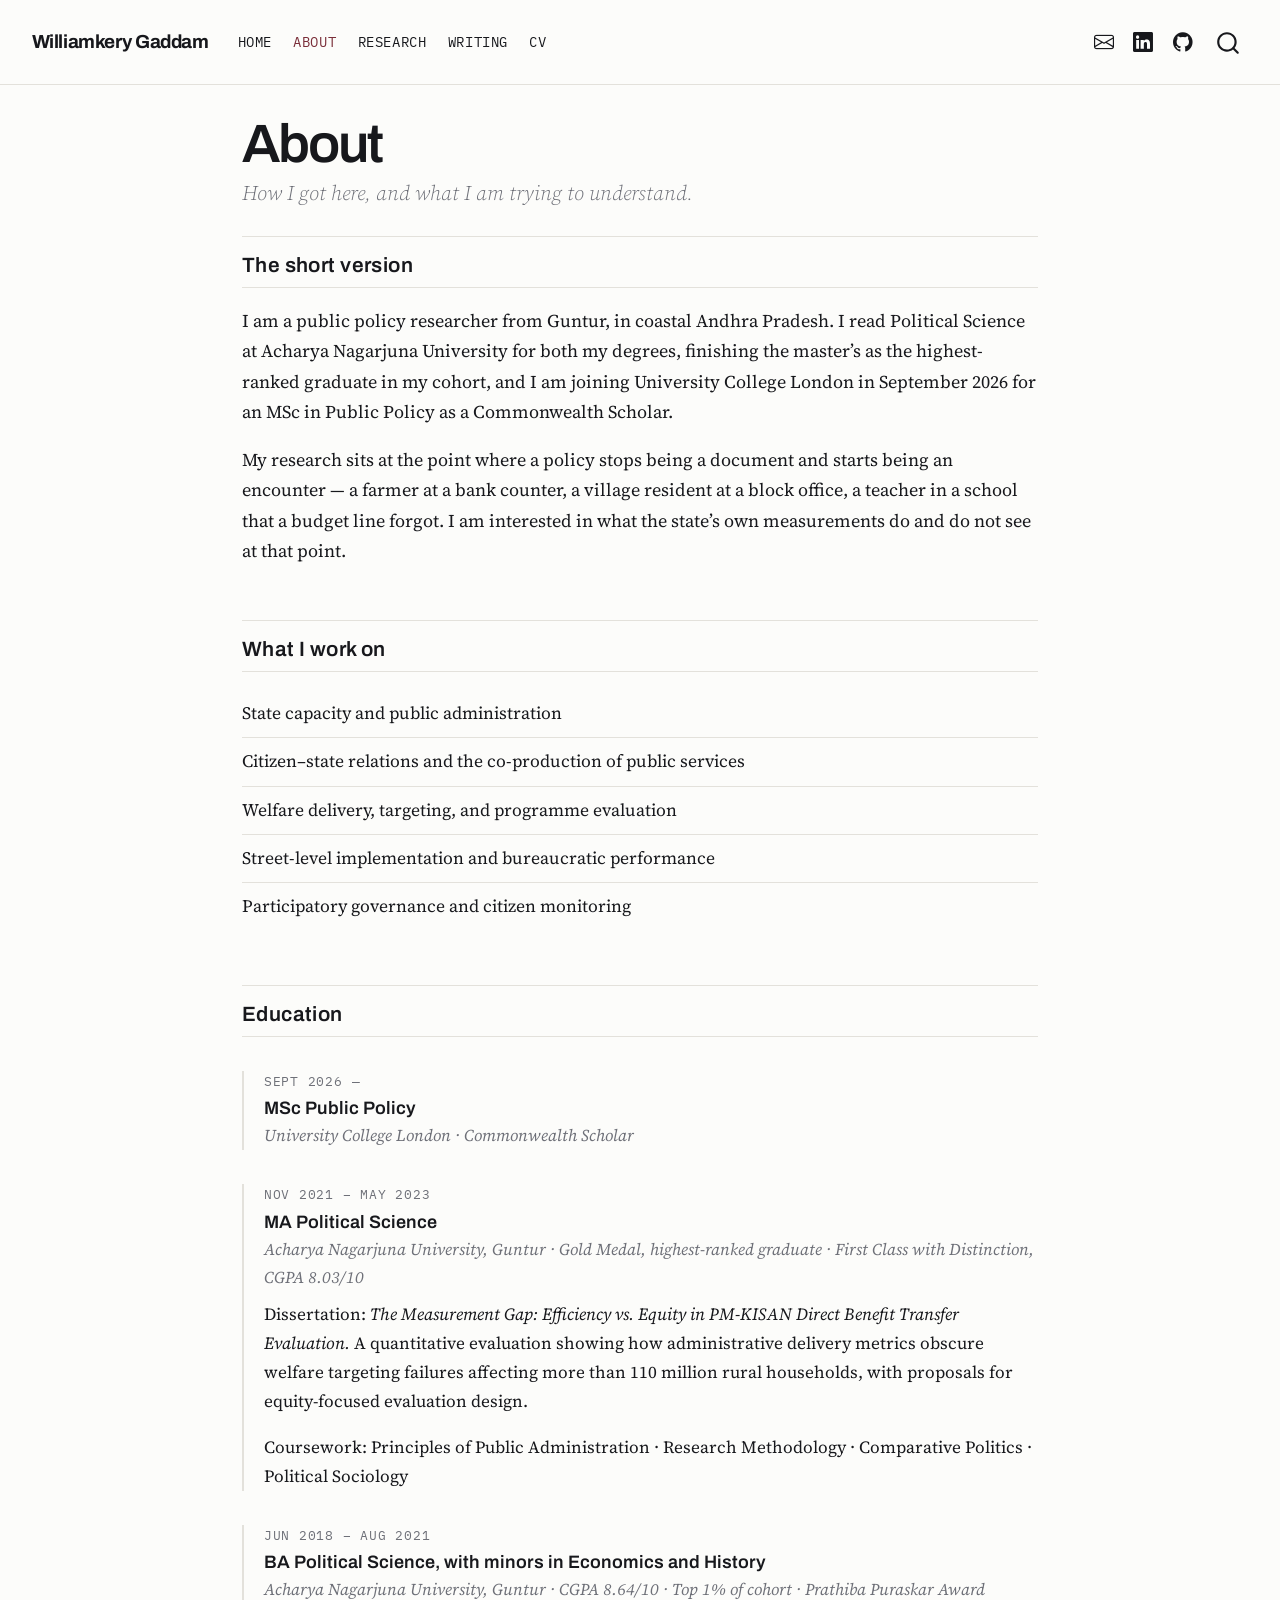
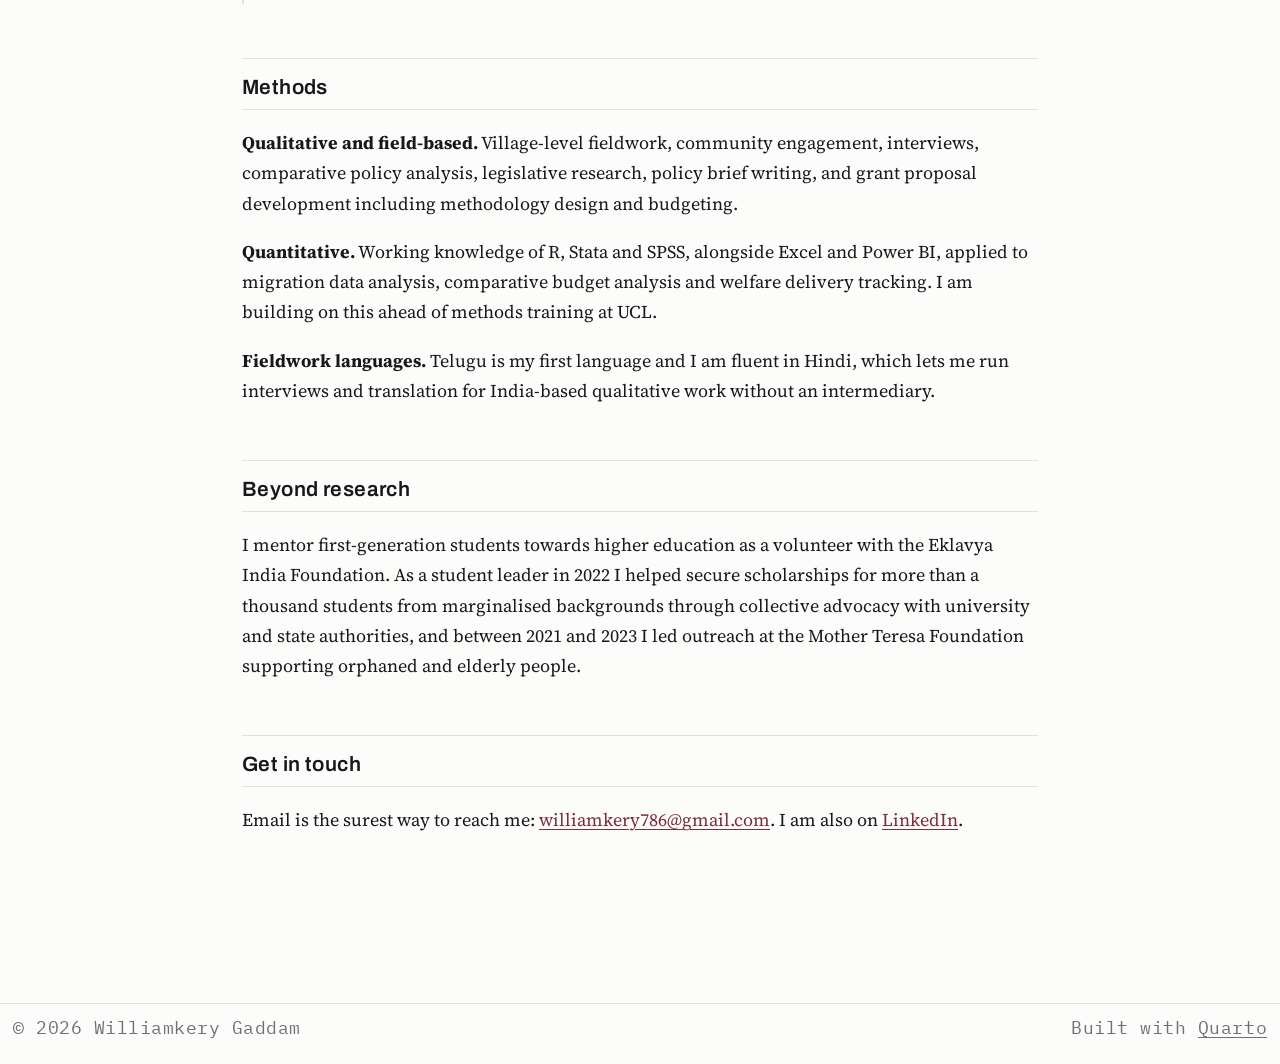
==== docs/about.html @ 47c5c502 "first version" ====
<!DOCTYPE html>
<html xmlns="http://www.w3.org/1999/xhtml" lang="en" xml:lang="en"><head>

<meta charset="utf-8">
<meta name="generator" content="quarto-1.10.18">

<meta name="viewport" content="width=device-width, initial-scale=1.0, user-scalable=yes">


<title>About – Williamkery Gaddam</title>
<style>
/* Default styles provided by pandoc.
** See https://pandoc.org/MANUAL.html#variables-for-html for config info.
*/
span.smallcaps{font-variant: small-caps;}
div.columns{display: flex; gap: 1.5em;}
div.column{flex: auto;}
@media screen {
div.columns{gap: min(4vw, 1.5em);}
div.column{overflow-x: auto;}
}
div.hanging-indent{margin-left: 1.5em; text-indent: -1.5em;}
ul.task-list{list-style: none;}
ul.task-list li input[type="checkbox"] {
  width: 0.8em;
  margin: 0 0.8em 0.2em -1em; /* quarto-specific, see https://github.com/quarto-dev/quarto-cli/issues/4556 */ 
  vertical-align: middle;
}
</style>


<script src="site_libs/quarto-nav/quarto-nav.js"></script>
<script src="site_libs/clipboard/clipboard.min.js"></script>
<script src="site_libs/quarto-search/autocomplete.umd.js"></script>
<script src="site_libs/quarto-search/fuse.min.js"></script>
<script src="site_libs/quarto-search/quarto-search.js"></script>
<meta name="quarto:offset" content="./">
<script src="site_libs/quarto-html/quarto.js" type="module"></script>
<script src="site_libs/quarto-html/tabsets/tabsets.js" type="module"></script>
<script src="site_libs/quarto-html/popper.min.js"></script>
<script src="site_libs/quarto-html/tippy.umd.min.js"></script>
<link href="site_libs/quarto-html/tippy.css" rel="stylesheet">
<link href="site_libs/quarto-html/quarto-syntax-highlighting-cb682fa1532749ab170030a7aa81330c.css" rel="stylesheet" id="quarto-text-highlighting-styles">
<script src="site_libs/bootstrap/bootstrap.min.js"></script>
<link href="site_libs/bootstrap/bootstrap-icons.css" rel="stylesheet">
<link href="site_libs/bootstrap/bootstrap-dd9df500e3957389e545bc1364c7d732.min.css" rel="stylesheet" append-hash="true" id="quarto-bootstrap" data-mode="light">
<script id="quarto-search-options" type="application/json">{
  "location": "navbar",
  "copy-button": false,
  "collapse-after": 3,
  "panel-placement": "end",
  "type": "overlay",
  "limit": 50,
  "keyboard-shortcut": [
    "f",
    "/",
    "s"
  ],
  "show-item-context": false,
  "language": {
    "search-no-results-text": "No results",
    "search-matching-documents-text": "matching documents",
    "search-copy-link-title": "Copy link to search",
    "search-hide-matches-text": "Hide additional matches",
    "search-more-match-text": "more match in this document",
    "search-more-matches-text": "more matches in this document",
    "search-clear-button-title": "Clear",
    "search-text-placeholder": "",
    "search-detached-cancel-button-title": "Cancel",
    "search-submit-button-title": "Submit",
    "search-label": "Search"
  }
}</script>
<link rel="preconnect" href="https://fonts.googleapis.com">
<link rel="preconnect" href="https://fonts.gstatic.com" crossorigin="">
<link href="https://fonts.googleapis.com/css2?family=Archivo:wght@500;600;700&amp;family=IBM+Plex+Mono:wght@400;500&amp;family=Source+Serif+4:ital,opsz,wght@0,8..60,400;0,8..60,600;1,8..60,400&amp;display=swap" rel="stylesheet">


</head>

<body class="nav-fixed fullcontent quarto-light">

<div id="quarto-search-results"></div>
  <header id="quarto-header" class="headroom fixed-top">
    <nav class="navbar navbar-expand-lg " data-bs-theme="dark">
      <div class="navbar-container container-fluid">
      <div class="navbar-brand-container mx-auto">
    <a class="navbar-brand" href="./index.html">
    <span class="navbar-title">Williamkery Gaddam</span>
    </a>
  </div>
            <div id="quarto-search" class="" title="Search"></div>
          <button class="navbar-toggler" type="button" data-bs-toggle="collapse" data-bs-target="#navbarCollapse" aria-controls="navbarCollapse" role="menu" aria-expanded="false" aria-label="Toggle navigation" onclick="if (window.quartoToggleHeadroom) { window.quartoToggleHeadroom(); }">
  <span class="navbar-toggler-icon"></span>
</button>
          <div class="collapse navbar-collapse" id="navbarCollapse">
            <ul class="navbar-nav navbar-nav-scroll me-auto">
  <li class="nav-item">
    <a class="nav-link" href="./index.html"> 
<span class="menu-text">Home</span></a>
  </li>  
  <li class="nav-item">
    <a class="nav-link active" href="./about.html" aria-current="page"> 
<span class="menu-text">About</span></a>
  </li>  
  <li class="nav-item">
    <a class="nav-link" href="./research.html"> 
<span class="menu-text">Research</span></a>
  </li>  
  <li class="nav-item">
    <a class="nav-link" href="./writing.html"> 
<span class="menu-text">Writing</span></a>
  </li>  
  <li class="nav-item">
    <a class="nav-link" href="./cv.html"> 
<span class="menu-text">CV</span></a>
  </li>  
</ul>
            <ul class="navbar-nav navbar-nav-scroll ms-auto">
  <li class="nav-item compact">
    <a class="nav-link" href="mailto:williamkery786@gmail.com"> <i class="bi bi-envelope" role="img" aria-label="Email">
</i> 
<span class="menu-text"></span></a>
  </li>  
  <li class="nav-item compact">
    <a class="nav-link" href="https://www.linkedin.com/in/williamkery-gaddam-2453a62a7"> <i class="bi bi-linkedin" role="img" aria-label="LinkedIn">
</i> 
<span class="menu-text"></span></a>
  </li>  
  <li class="nav-item compact">
    <a class="nav-link" href="https://github.com/williamkery-gaddam"> <i class="bi bi-github" role="img" aria-label="GitHub">
</i> 
<span class="menu-text"></span></a>
  </li>  
</ul>
          </div> <!-- /navcollapse -->
            <div class="quarto-navbar-tools">
</div>
      </div> <!-- /container-fluid -->
    </nav>
</header>
<!-- content -->
<div id="quarto-content" class="quarto-container page-columns page-rows-contents page-layout-article page-navbar">
<!-- sidebar -->
<!-- margin-sidebar -->
    
<!-- main -->
<main class="content" id="quarto-document-content">

<header id="title-block-header" class="quarto-title-block default">
<div class="quarto-title">
<h1 class="title">About</h1>
<p class="subtitle lead">How I got here, and what I am trying to understand.</p>
</div>



<div class="quarto-title-meta">

    
  
    
  </div>
  


</header>


<section id="the-short-version" class="level2">
<h2 data-anchor-id="the-short-version">The short version</h2>
<p>I am a public policy researcher from Guntur, in coastal Andhra Pradesh. I read Political Science at Acharya Nagarjuna University for both my degrees, finishing the master’s as the highest-ranked graduate in my cohort, and I am joining University College London in September 2026 for an MSc in Public Policy as a Commonwealth Scholar.</p>
<p>My research sits at the point where a policy stops being a document and starts being an encounter — a farmer at a bank counter, a village resident at a block office, a teacher in a school that a budget line forgot. I am interested in what the state’s own measurements do and do not see at that point.</p>
</section>
<section id="what-i-work-on" class="level2">
<h2 data-anchor-id="what-i-work-on">What I work on</h2>
<ul class="interests">
<li>
State capacity and public administration
</li>
<li>
Citizen–state relations and the co-production of public services
</li>
<li>
Welfare delivery, targeting, and programme evaluation
</li>
<li>
Street-level implementation and bureaucratic performance
</li>
<li>
Participatory governance and citizen monitoring
</li>
</ul>
</section>
<section id="education" class="level2">
<h2 data-anchor-id="education">Education</h2>
<div class="entry">
<span class="entry-meta">Sept 2026 —</span>
<div class="entry-title">
MSc Public Policy
</div>
<div class="entry-where">
University College London · Commonwealth Scholar
</div>
</div>
<div class="entry">
<span class="entry-meta">Nov 2021 – May 2023</span>
<div class="entry-title">
MA Political Science
</div>
<div class="entry-where">
Acharya Nagarjuna University, Guntur · Gold Medal, highest-ranked graduate · First Class with Distinction, CGPA 8.03/10
</div>
<p>Dissertation: <em>The Measurement Gap: Efficiency vs.&nbsp;Equity in PM-KISAN Direct Benefit Transfer Evaluation.</em> A quantitative evaluation showing how administrative delivery metrics obscure welfare targeting failures affecting more than 110 million rural households, with proposals for equity-focused evaluation design.</p>
<p>Coursework: Principles of Public Administration · Research Methodology · Comparative Politics · Political Sociology</p>
</div>
<div class="entry">
<span class="entry-meta">Jun 2018 – Aug 2021</span>
<div class="entry-title">
BA Political Science, with minors in Economics and History
</div>
<div class="entry-where">
Acharya Nagarjuna University, Guntur · CGPA 8.64/10 · Top 1% of cohort · Prathiba Puraskar Award
</div>
</div>
</section>
<section id="methods" class="level2">
<h2 data-anchor-id="methods">Methods</h2>
<p><strong>Qualitative and field-based.</strong> Village-level fieldwork, community engagement, interviews, comparative policy analysis, legislative research, policy brief writing, and grant proposal development including methodology design and budgeting.</p>
<p><strong>Quantitative.</strong> Working knowledge of R, Stata and SPSS, alongside Excel and Power BI, applied to migration data analysis, comparative budget analysis and welfare delivery tracking. I am building on this ahead of methods training at UCL.</p>
<p><strong>Fieldwork languages.</strong> Telugu is my first language and I am fluent in Hindi, which lets me run interviews and translation for India-based qualitative work without an intermediary.</p>
</section>
<section id="beyond-research" class="level2">
<h2 data-anchor-id="beyond-research">Beyond research</h2>
<p>I mentor first-generation students towards higher education as a volunteer with the Eklavya India Foundation. As a student leader in 2022 I helped secure scholarships for more than a thousand students from marginalised backgrounds through collective advocacy with university and state authorities, and between 2021 and 2023 I led outreach at the Mother Teresa Foundation supporting orphaned and elderly people.</p>
</section>
<section id="get-in-touch" class="level2">
<h2 data-anchor-id="get-in-touch">Get in touch</h2>
<p>Email is the surest way to reach me: <a href="mailto:williamkery786@gmail.com">williamkery786@gmail.com</a>. I am also on <a href="https://www.linkedin.com/in/williamkery-gaddam-2453a62a7">LinkedIn</a>.</p>


</section>

</main> <!-- /main -->
<script id="quarto-html-after-body" type="application/javascript">
  window.document.addEventListener("DOMContentLoaded", function (event) {
    const isCodeAnnotation = (el) => {
      for (const clz of el.classList) {
        if (clz.startsWith('code-annotation-')) {                     
          return true;
        }
      }
      return false;
    }
    const onCopySuccess = function(e) {
      // button target
      const button = e.trigger;
      // don't keep focus
      button.blur();
      // flash "checked"
      button.classList.add('code-copy-button-checked');
      var currentTitle = button.getAttribute("title");
      button.setAttribute("title", "Copied!");
      let tooltip;
      if (window.bootstrap) {
        button.setAttribute("data-bs-toggle", "tooltip");
        button.setAttribute("data-bs-placement", "left");
        button.setAttribute("data-bs-title", "Copied!");
        tooltip = new bootstrap.Tooltip(button, 
          { trigger: "manual", 
            customClass: "code-copy-button-tooltip",
            offset: [0, -8]});
        tooltip.show();    
      }
      setTimeout(function() {
        if (tooltip) {
          tooltip.hide();
          button.removeAttribute("data-bs-title");
          button.removeAttribute("data-bs-toggle");
          button.removeAttribute("data-bs-placement");
        }
        button.setAttribute("title", currentTitle);
        button.classList.remove('code-copy-button-checked');
      }, 1000);
      // clear code selection
      e.clearSelection();
    }
    const getTextToCopy = function(trigger) {
      const outerScaffold = trigger.parentElement.cloneNode(true);
      const codeEl = outerScaffold.querySelector('code');
      for (const childEl of codeEl.children) {
        if (isCodeAnnotation(childEl)) {
          childEl.remove();
        }
      }
      return codeEl.innerText;
    }
    const clipboard = new window.ClipboardJS('.code-copy-button:not([data-in-quarto-modal])', {
      text: getTextToCopy
    });
    clipboard.on('success', onCopySuccess);
    if (window.document.getElementById('quarto-embedded-source-code-modal')) {
      const clipboardModal = new window.ClipboardJS('.code-copy-button[data-in-quarto-modal]', {
        text: getTextToCopy,
        container: window.document.getElementById('quarto-embedded-source-code-modal')
      });
      clipboardModal.on('success', onCopySuccess);
    }
      var localhostRegex = new RegExp(/^(?:http|https):\/\/localhost\:?[0-9]*\//);
      var mailtoRegex = new RegExp(/^mailto:/);
        var filterRegex = new RegExp("https:\/\/williamkery-gaddam\.github\.io");
      var isInternal = (href) => {
          return filterRegex.test(href) || localhostRegex.test(href) || mailtoRegex.test(href);
      }
      // Inspect non-navigation links and adorn them if external
     var links = window.document.querySelectorAll('a[href]:not(.nav-link):not(.navbar-brand):not(.toc-action):not(.sidebar-link):not(.sidebar-item-toggle):not(.pagination-link):not(.no-external):not([aria-hidden]):not(.dropdown-item):not(.quarto-navigation-tool):not(.about-link)');
      for (var i=0; i<links.length; i++) {
        const link = links[i];
        if (!isInternal(link.href)) {
          // undo the damage that might have been done by quarto-nav.js in the case of
          // links that we want to consider external
          if (link.dataset.originalHref !== undefined) {
            link.href = link.dataset.originalHref;
          }
            // target, if specified
            link.setAttribute("target", "_blank");
            if (link.getAttribute("rel") === null) {
              link.setAttribute("rel", "noopener");
            }
        }
      }
    function tippyHover(el, contentFn, onTriggerFn, onUntriggerFn) {
      const config = {
        allowHTML: true,
        maxWidth: 500,
        delay: 100,
        arrow: false,
        appendTo: function(el) {
            return el.parentElement;
        },
        interactive: true,
        interactiveBorder: 10,
        theme: 'quarto',
        placement: 'bottom-start',
      };
      if (contentFn) {
        config.content = contentFn;
      }
      if (onTriggerFn) {
        config.onTrigger = onTriggerFn;
      }
      if (onUntriggerFn) {
        config.onUntrigger = onUntriggerFn;
      }
      window.tippy(el, config); 
    }
    const noterefs = window.document.querySelectorAll('a[role="doc-noteref"]');
    for (var i=0; i<noterefs.length; i++) {
      const ref = noterefs[i];
      tippyHover(ref, function() {
        // use id or data attribute instead here
        let href = ref.getAttribute('data-footnote-href') || ref.getAttribute('href');
        try { href = new URL(href).hash; } catch {}
        const id = href.replace(/^#\/?/, "");
        const note = window.document.getElementById(id);
        if (note) {
          return note.innerHTML;
        } else {
          return "";
        }
      });
    }
    const xrefs = window.document.querySelectorAll('a.quarto-xref');
    const processXRef = (id, note) => {
      // Strip column container classes
      const stripColumnClz = (el) => {
        el.classList.remove("page-full", "page-columns");
        if (el.children) {
          for (const child of el.children) {
            stripColumnClz(child);
          }
        }
      }
      stripColumnClz(note)
      if (id === null || id.startsWith('sec-')) {
        // Special case sections, only their first couple elements
        const container = document.createElement("div");
        if (note.children && note.children.length > 2) {
          container.appendChild(note.children[0].cloneNode(true));
          for (let i = 1; i < note.children.length; i++) {
            const child = note.children[i];
            if (child.tagName === "P" && child.innerText === "") {
              continue;
            } else {
              container.appendChild(child.cloneNode(true));
              break;
            }
          }
          if (window.Quarto?.typesetMath) {
            window.Quarto.typesetMath(container);
          }
          return container.innerHTML
        } else {
          if (window.Quarto?.typesetMath) {
            window.Quarto.typesetMath(note);
          }
          return note.innerHTML;
        }
      } else {
        // Remove any anchor links if they are present
        const anchorLink = note.querySelector('a.anchorjs-link');
        if (anchorLink) {
          anchorLink.remove();
        }
        if (window.Quarto?.typesetMath) {
          window.Quarto.typesetMath(note);
        }
        if (note.classList.contains("callout")) {
          return note.outerHTML;
        } else {
          return note.innerHTML;
        }
      }
    }
    for (var i=0; i<xrefs.length; i++) {
      const xref = xrefs[i];
      tippyHover(xref, undefined, function(instance) {
        instance.disable();
        let url = xref.getAttribute('href');
        let hash = undefined; 
        if (url.startsWith('#')) {
          hash = url;
        } else {
          try { hash = new URL(url).hash; } catch {}
        }
        if (hash) {
          const id = hash.replace(/^#\/?/, "");
          const note = window.document.getElementById(id);
          if (note !== null) {
            try {
              const html = processXRef(id, note.cloneNode(true));
              instance.setContent(html);
            } finally {
              instance.enable();
              instance.show();
            }
          } else {
            // See if we can fetch this
            fetch(url.split('#')[0])
            .then(res => res.text())
            .then(html => {
              const parser = new DOMParser();
              const htmlDoc = parser.parseFromString(html, "text/html");
              const note = htmlDoc.getElementById(id);
              if (note !== null) {
                const html = processXRef(id, note);
                instance.setContent(html);
              } 
            }).finally(() => {
              instance.enable();
              instance.show();
            });
          }
        } else {
          // See if we can fetch a full url (with no hash to target)
          // This is a special case and we should probably do some content thinning / targeting
          fetch(url)
          .then(res => res.text())
          .then(html => {
            const parser = new DOMParser();
            const htmlDoc = parser.parseFromString(html, "text/html");
            const note = htmlDoc.querySelector('main.content');
            if (note !== null) {
              // This should only happen for chapter cross references
              // (since there is no id in the URL)
              // remove the first header
              if (note.children.length > 0 && note.children[0].tagName === "HEADER") {
                note.children[0].remove();
              }
              const html = processXRef(null, note);
              instance.setContent(html);
            } 
          }).finally(() => {
            instance.enable();
            instance.show();
          });
        }
      }, function(instance) {
      });
    }
        let selectedAnnoteEl;
        const selectorForAnnotation = ( cell, annotation) => {
          let cellAttr = 'data-code-cell="' + cell + '"';
          let lineAttr = 'data-code-annotation="' +  annotation + '"';
          const selector = 'span[' + cellAttr + '][' + lineAttr + ']';
          return selector;
        }
        const selectCodeLines = (annoteEl) => {
          const doc = window.document;
          const targetCell = annoteEl.getAttribute("data-target-cell");
          const targetAnnotation = annoteEl.getAttribute("data-target-annotation");
          const annoteSpan = window.document.querySelector(selectorForAnnotation(targetCell, targetAnnotation));
          const lines = annoteSpan.getAttribute("data-code-lines").split(",");
          const lineIds = lines.map((line) => {
            return targetCell + "-" + line;
          })
          let top = null;
          let height = null;
          let parent = null;
          if (lineIds.length > 0) {
              //compute the position of the single el (top and bottom and make a div)
              const el = window.document.getElementById(lineIds[0]);
              top = el.offsetTop;
              height = el.offsetHeight;
              parent = el.parentElement.parentElement;
            if (lineIds.length > 1) {
              const lastEl = window.document.getElementById(lineIds[lineIds.length - 1]);
              const bottom = lastEl.offsetTop + lastEl.offsetHeight;
              height = bottom - top;
            }
            if (top !== null && height !== null && parent !== null) {
              // cook up a div (if necessary) and position it 
              let div = window.document.getElementById("code-annotation-line-highlight");
              if (div === null) {
                div = window.document.createElement("div");
                div.setAttribute("id", "code-annotation-line-highlight");
                div.style.position = 'absolute';
                parent.appendChild(div);
              }
              div.style.top = top - 2 + "px";
              div.style.height = height + 4 + "px";
              div.style.left = 0;
              let gutterDiv = window.document.getElementById("code-annotation-line-highlight-gutter");
              if (gutterDiv === null) {
                gutterDiv = window.document.createElement("div");
                gutterDiv.setAttribute("id", "code-annotation-line-highlight-gutter");
                gutterDiv.style.position = 'absolute';
                const codeCell = window.document.getElementById(targetCell);
                const gutter = codeCell.querySelector('.code-annotation-gutter');
                gutter.appendChild(gutterDiv);
              }
              gutterDiv.style.top = top - 2 + "px";
              gutterDiv.style.height = height + 4 + "px";
            }
            selectedAnnoteEl = annoteEl;
          }
        };
        const unselectCodeLines = () => {
          const elementsIds = ["code-annotation-line-highlight", "code-annotation-line-highlight-gutter"];
          elementsIds.forEach((elId) => {
            const div = window.document.getElementById(elId);
            if (div) {
              div.remove();
            }
          });
          selectedAnnoteEl = undefined;
        };
          // Handle positioning of the toggle
      window.addEventListener(
        "resize",
        throttle(() => {
          elRect = undefined;
          if (selectedAnnoteEl) {
            selectCodeLines(selectedAnnoteEl);
          }
        }, 10)
      );
      function throttle(fn, ms) {
      let throttle = false;
      let timer;
        return (...args) => {
          if(!throttle) { // first call gets through
              fn.apply(this, args);
              throttle = true;
          } else { // all the others get throttled
              if(timer) clearTimeout(timer); // cancel #2
              timer = setTimeout(() => {
                fn.apply(this, args);
                timer = throttle = false;
              }, ms);
          }
        };
      }
        // Attach click handler to the DT
        const annoteDls = window.document.querySelectorAll('dt[data-target-cell]');
        for (const annoteDlNode of annoteDls) {
          annoteDlNode.addEventListener('click', (event) => {
            const clickedEl = event.target;
            if (clickedEl !== selectedAnnoteEl) {
              unselectCodeLines();
              const activeEl = window.document.querySelector('dt[data-target-cell].code-annotation-active');
              if (activeEl) {
                activeEl.classList.remove('code-annotation-active');
              }
              selectCodeLines(clickedEl);
              clickedEl.classList.add('code-annotation-active');
            } else {
              // Unselect the line
              unselectCodeLines();
              clickedEl.classList.remove('code-annotation-active');
            }
          });
        }
    const findCites = (el) => {
      const parentEl = el.parentElement;
      if (parentEl) {
        const cites = parentEl.dataset.cites;
        if (cites) {
          return {
            el,
            cites: cites.split(' ')
          };
        } else {
          return findCites(el.parentElement)
        }
      } else {
        return undefined;
      }
    };
    var bibliorefs = window.document.querySelectorAll('a[role="doc-biblioref"]');
    for (var i=0; i<bibliorefs.length; i++) {
      const ref = bibliorefs[i];
      const citeInfo = findCites(ref);
      if (citeInfo) {
        tippyHover(citeInfo.el, function() {
          var popup = window.document.createElement('div');
          citeInfo.cites.forEach(function(cite) {
            var citeDiv = window.document.createElement('div');
            citeDiv.classList.add('hanging-indent');
            citeDiv.classList.add('csl-entry');
            var biblioDiv = window.document.getElementById('ref-' + cite);
            if (biblioDiv) {
              citeDiv.innerHTML = biblioDiv.innerHTML;
            }
            popup.appendChild(citeDiv);
          });
          return popup.innerHTML;
        });
      }
    }
  });
  </script>
</div> <!-- /content -->
<footer class="footer">
  <div class="nav-footer">
    <div class="nav-footer-left">
<p>© 2026 Williamkery Gaddam</p>
</div>   
    <div class="nav-footer-center">
      &nbsp;
    </div>
    <div class="nav-footer-right">
<p>Built with <a href="https://quarto.org">Quarto</a></p>
</div>
  </div>
</footer>




</body></html>
---- docs/site_libs/quarto-html/tippy.css ----
.tippy-box[data-animation=fade][data-state=hidden]{opacity:0}[data-tippy-root]{max-width:calc(100vw - 10px)}.tippy-box{position:relative;background-color:#333;color:#fff;border-radius:4px;font-size:14px;line-height:1.4;white-space:normal;outline:0;transition-property:transform,visibility,opacity}.tippy-box[data-placement^=top]>.tippy-arrow{bottom:0}.tippy-box[data-placement^=top]>.tippy-arrow:before{bottom:-7px;left:0;border-width:8px 8px 0;border-top-color:initial;transform-origin:center top}.tippy-box[data-placement^=bottom]>.tippy-arrow{top:0}.tippy-box[data-placement^=bottom]>.tippy-arrow:before{top:-7px;left:0;border-width:0 8px 8px;border-bottom-color:initial;transform-origin:center bottom}.tippy-box[data-placement^=left]>.tippy-arrow{right:0}.tippy-box[data-placement^=left]>.tippy-arrow:before{border-width:8px 0 8px 8px;border-left-color:initial;right:-7px;transform-origin:center left}.tippy-box[data-placement^=right]>.tippy-arrow{left:0}.tippy-box[data-placement^=right]>.tippy-arrow:before{left:-7px;border-width:8px 8px 8px 0;border-right-color:initial;transform-origin:center right}.tippy-box[data-inertia][data-state=visible]{transition-timing-function:cubic-bezier(.54,1.5,.38,1.11)}.tippy-arrow{width:16px;height:16px;color:#333}.tippy-arrow:before{content:"";position:absolute;border-color:transparent;border-style:solid}.tippy-content{position:relative;padding:5px 9px;z-index:1}
---- docs/site_libs/quarto-html/quarto-syntax-highlighting-cb682fa1532749ab170030a7aa81330c.css ----
/* quarto syntax highlight colors */
:root {
  --quarto-hl-ot-color: #003B4F;
  --quarto-hl-at-color: #657422;
  --quarto-hl-ss-color: #20794D;
  --quarto-hl-an-color: #5E5E5E;
  --quarto-hl-fu-color: #4758AB;
  --quarto-hl-st-color: #20794D;
  --quarto-hl-cf-color: #003B4F;
  --quarto-hl-op-color: #5E5E5E;
  --quarto-hl-er-color: #AD0000;
  --quarto-hl-bn-color: #AD0000;
  --quarto-hl-al-color: #AD0000;
  --quarto-hl-va-color: #111111;
  --quarto-hl-bu-color: inherit;
  --quarto-hl-ex-color: inherit;
  --quarto-hl-pp-color: #AD0000;
  --quarto-hl-in-color: #5E5E5E;
  --quarto-hl-vs-color: #20794D;
  --quarto-hl-wa-color: #5E5E5E;
  --quarto-hl-do-color: #5E5E5E;
  --quarto-hl-im-color: #00769E;
  --quarto-hl-ch-color: #20794D;
  --quarto-hl-dt-color: #AD0000;
  --quarto-hl-fl-color: #AD0000;
  --quarto-hl-co-color: #5E5E5E;
  --quarto-hl-cv-color: #5E5E5E;
  --quarto-hl-cn-color: #8f5902;
  --quarto-hl-sc-color: #5E5E5E;
  --quarto-hl-dv-color: #AD0000;
  --quarto-hl-kw-color: #003B4F;
}

/* other quarto variables */
:root {
  --quarto-font-monospace: "IBM Plex Mono", ui-monospace, SFMono-Regular, monospace;
}

/* syntax highlight based on Pandoc's rules */
pre > code.sourceCode > span {
  color: #003B4F;
}

code.sourceCode > span {
  color: #003B4F;
}

div.sourceCode,
div.sourceCode pre.sourceCode {
  color: #003B4F;
}

/* Normal */
code span {
  color: #003B4F;
}

/* Alert */
code span.al {
  color: #AD0000;
  font-style: inherit;
}

/* Annotation */
code span.an {
  color: #5E5E5E;
  font-style: inherit;
}

/* Attribute */
code span.at {
  color: #657422;
  font-style: inherit;
}

/* BaseN */
code span.bn {
  color: #AD0000;
  font-style: inherit;
}

/* BuiltIn */
code span.bu {
  font-style: inherit;
}

/* ControlFlow */
code span.cf {
  color: #003B4F;
  font-weight: bold;
  font-style: inherit;
}

/* Char */
code span.ch {
  color: #20794D;
  font-style: inherit;
}

/* Constant */
code span.cn {
  color: #8f5902;
  font-style: inherit;
}

/* Comment */
code span.co {
  color: #5E5E5E;
  font-style: inherit;
}

/* CommentVar */
code span.cv {
  color: #5E5E5E;
  font-style: italic;
}

/* Documentation */
code span.do {
  color: #5E5E5E;
  font-style: italic;
}

/* DataType */
code span.dt {
  color: #AD0000;
  font-style: inherit;
}

/* DecVal */
code span.dv {
  color: #AD0000;
  font-style: inherit;
}

/* Error */
code span.er {
  color: #AD0000;
  font-style: inherit;
}

/* Extension */
code span.ex {
  font-style: inherit;
}

/* Float */
code span.fl {
  color: #AD0000;
  font-style: inherit;
}

/* Function */
code span.fu {
  color: #4758AB;
  font-style: inherit;
}

/* Import */
code span.im {
  color: #00769E;
  font-style: inherit;
}

/* Information */
code span.in {
  color: #5E5E5E;
  font-style: inherit;
}

/* Keyword */
code span.kw {
  color: #003B4F;
  font-weight: bold;
  font-style: inherit;
}

/* Operator */
code span.op {
  color: #5E5E5E;
  font-style: inherit;
}

/* Other */
code span.ot {
  color: #003B4F;
  font-style: inherit;
}

/* Preprocessor */
code span.pp {
  color: #AD0000;
  font-style: inherit;
}

/* SpecialChar */
code span.sc {
  color: #5E5E5E;
  font-style: inherit;
}

/* SpecialString */
code span.ss {
  color: #20794D;
  font-style: inherit;
}

/* String */
code span.st {
  color: #20794D;
  font-style: inherit;
}

/* Variable */
code span.va {
  color: #111111;
  font-style: inherit;
}

/* VerbatimString */
code span.vs {
  color: #20794D;
  font-style: inherit;
}

/* Warning */
code span.wa {
  color: #5E5E5E;
  font-style: italic;
}

.prevent-inlining {
  content: "</";
}

/*# sourceMappingURL=326e1adb9b6676cbbdfaa39b3d1af0d4.css.map */
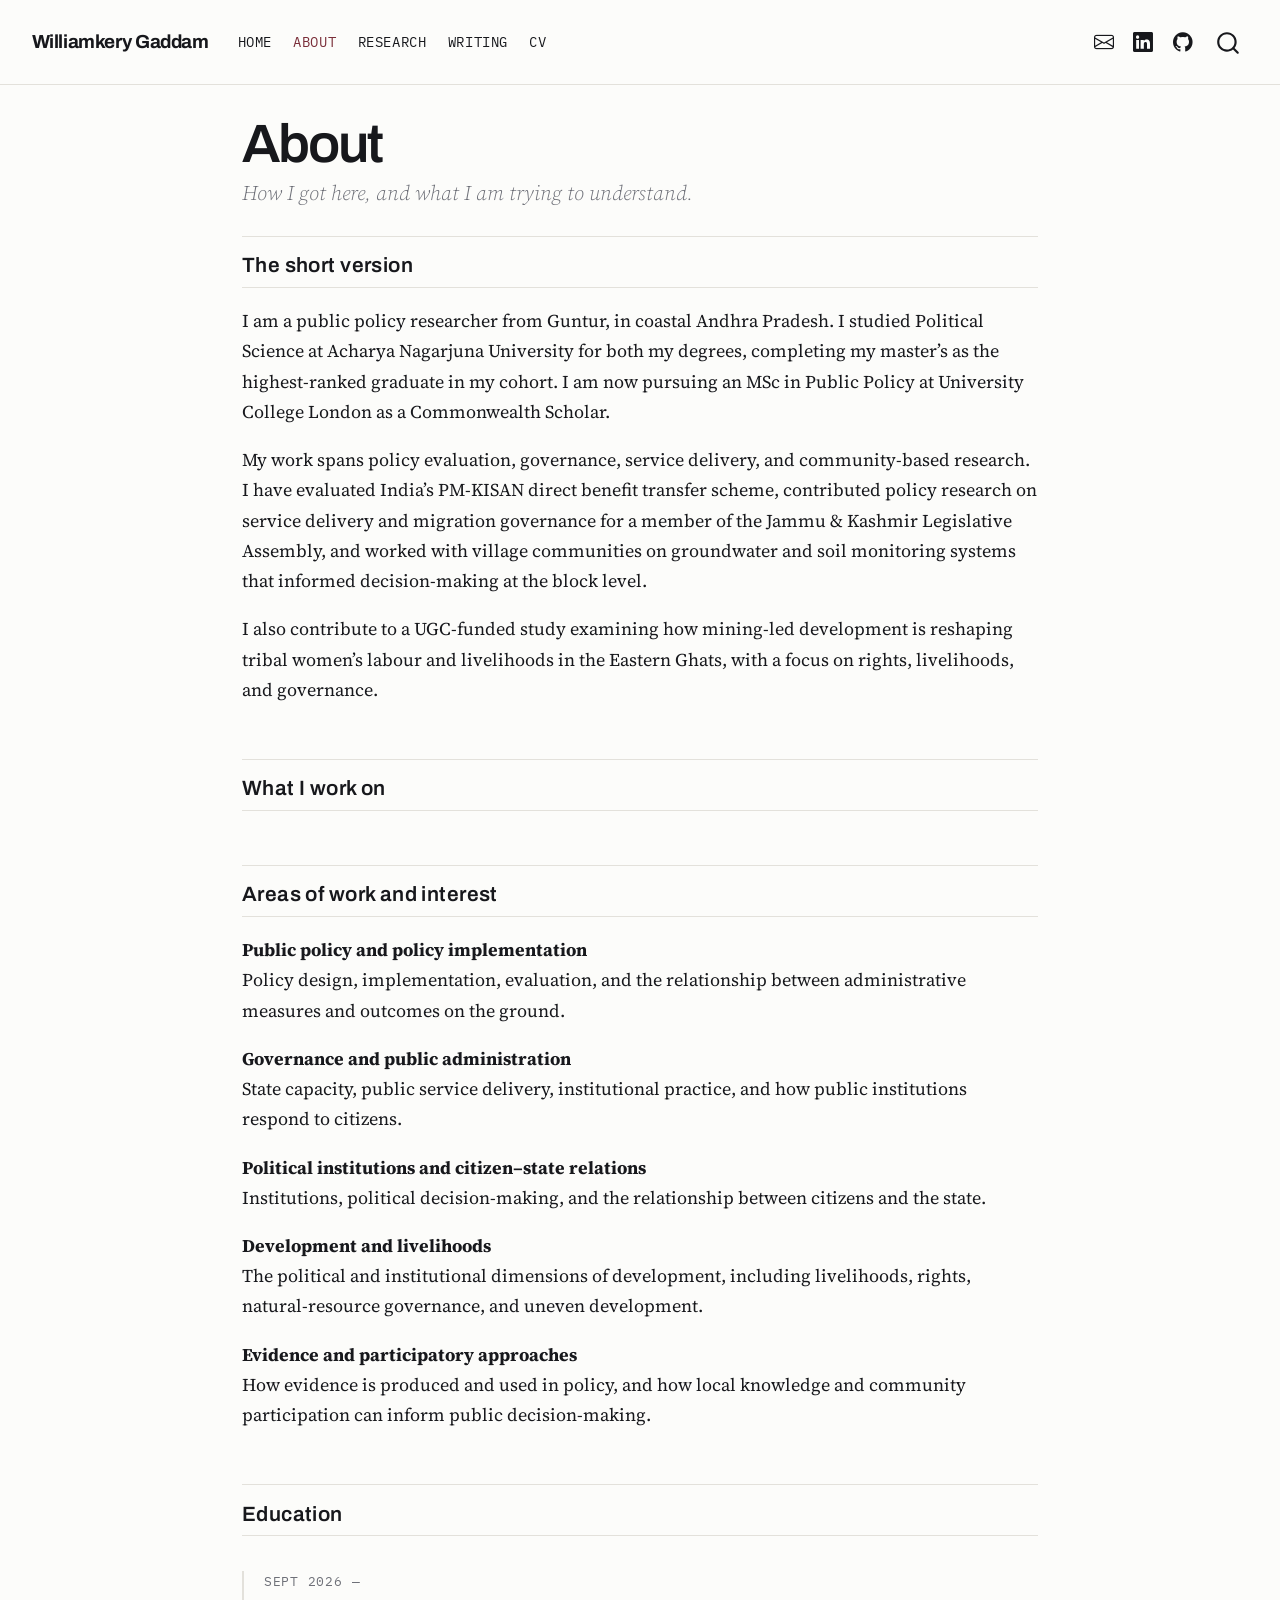
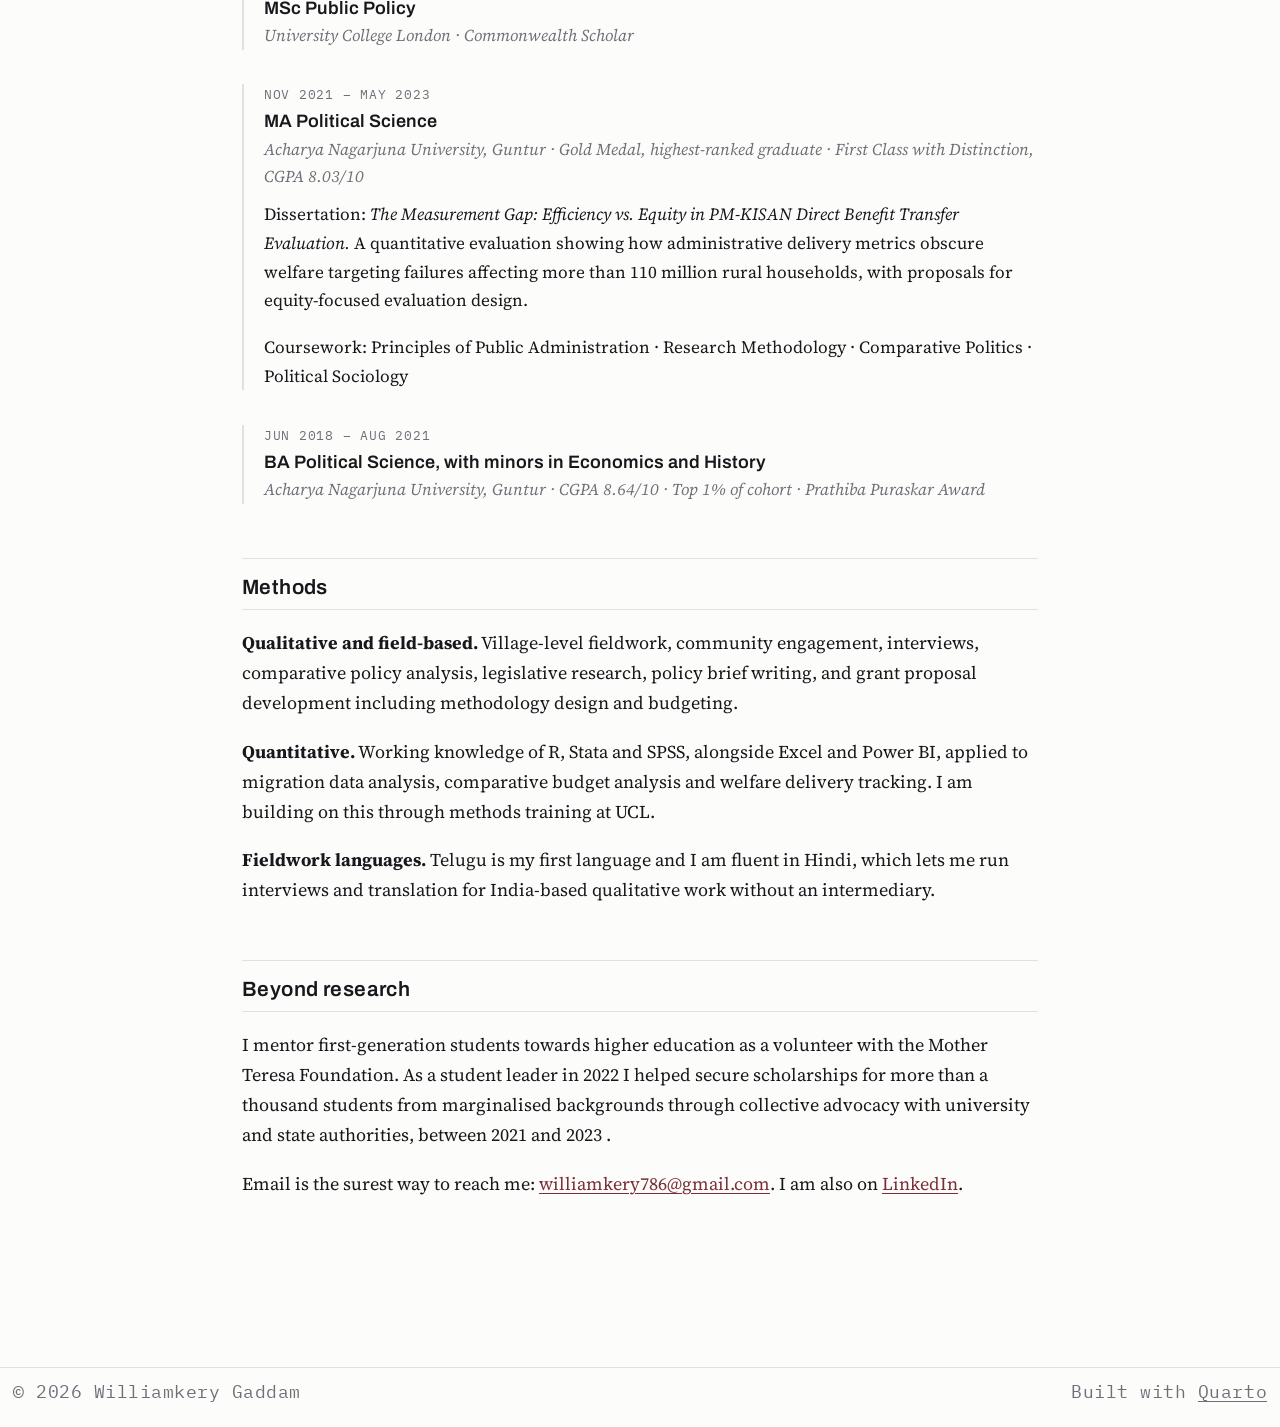
==== commit b4d90b67: "update about page" ====
--- a/docs/about.html
+++ b/docs/about.html
@@ -169,28 +169,25 @@
 
 <section id="the-short-version" class="level2">
 <h2 data-anchor-id="the-short-version">The short version</h2>
-<p>I am a public policy researcher from Guntur, in coastal Andhra Pradesh. I read Political Science at Acharya Nagarjuna University for both my degrees, finishing the master’s as the highest-ranked graduate in my cohort, and I am joining University College London in September 2026 for an MSc in Public Policy as a Commonwealth Scholar.</p>
-<p>My research sits at the point where a policy stops being a document and starts being an encounter — a farmer at a bank counter, a village resident at a block office, a teacher in a school that a budget line forgot. I am interested in what the state’s own measurements do and do not see at that point.</p>
+<p>I am a public policy researcher from Guntur, in coastal Andhra Pradesh. I studied Political Science at Acharya Nagarjuna University for both my degrees, completing my master’s as the highest-ranked graduate in my cohort. I am now pursuing an MSc in Public Policy at University College London as a Commonwealth Scholar.</p>
+<p>My work spans policy evaluation, governance, service delivery, and community-based research. I have evaluated India’s PM-KISAN direct benefit transfer scheme, contributed policy research on service delivery and migration governance for a member of the Jammu &amp; Kashmir Legislative Assembly, and worked with village communities on groundwater and soil monitoring systems that informed decision-making at the block level.</p>
+<p>I also contribute to a UGC-funded study examining how mining-led development is reshaping tribal women’s labour and livelihoods in the Eastern Ghats, with a focus on rights, livelihoods, and governance.</p>
 </section>
 <section id="what-i-work-on" class="level2">
 <h2 data-anchor-id="what-i-work-on">What I work on</h2>
-<ul class="interests">
-<li>
-State capacity and public administration
-</li>
-<li>
-Citizen–state relations and the co-production of public services
-</li>
-<li>
-Welfare delivery, targeting, and programme evaluation
-</li>
-<li>
-Street-level implementation and bureaucratic performance
-</li>
-<li>
-Participatory governance and citizen monitoring
-</li>
-</ul>
+</section>
+<section id="areas-of-work-and-interest" class="level2">
+<h2 data-anchor-id="areas-of-work-and-interest">Areas of work and interest</h2>
+<p><strong>Public policy and policy implementation</strong><br>
+Policy design, implementation, evaluation, and the relationship between administrative measures and outcomes on the ground.</p>
+<p><strong>Governance and public administration</strong><br>
+State capacity, public service delivery, institutional practice, and how public institutions respond to citizens.</p>
+<p><strong>Political institutions and citizen–state relations</strong><br>
+Institutions, political decision-making, and the relationship between citizens and the state.</p>
+<p><strong>Development and livelihoods</strong><br>
+The political and institutional dimensions of development, including livelihoods, rights, natural-resource governance, and uneven development.</p>
+<p><strong>Evidence and participatory approaches</strong><br>
+How evidence is produced and used in policy, and how local knowledge and community participation can inform public decision-making.</p>
 </section>
 <section id="education" class="level2">
 <h2 data-anchor-id="education">Education</h2>
@@ -227,15 +224,12 @@
 <section id="methods" class="level2">
 <h2 data-anchor-id="methods">Methods</h2>
 <p><strong>Qualitative and field-based.</strong> Village-level fieldwork, community engagement, interviews, comparative policy analysis, legislative research, policy brief writing, and grant proposal development including methodology design and budgeting.</p>
-<p><strong>Quantitative.</strong> Working knowledge of R, Stata and SPSS, alongside Excel and Power BI, applied to migration data analysis, comparative budget analysis and welfare delivery tracking. I am building on this ahead of methods training at UCL.</p>
+<p><strong>Quantitative.</strong> Working knowledge of R, Stata and SPSS, alongside Excel and Power BI, applied to migration data analysis, comparative budget analysis and welfare delivery tracking. I am building on this through methods training at UCL.</p>
 <p><strong>Fieldwork languages.</strong> Telugu is my first language and I am fluent in Hindi, which lets me run interviews and translation for India-based qualitative work without an intermediary.</p>
 </section>
 <section id="beyond-research" class="level2">
 <h2 data-anchor-id="beyond-research">Beyond research</h2>
-<p>I mentor first-generation students towards higher education as a volunteer with the Eklavya India Foundation. As a student leader in 2022 I helped secure scholarships for more than a thousand students from marginalised backgrounds through collective advocacy with university and state authorities, and between 2021 and 2023 I led outreach at the Mother Teresa Foundation supporting orphaned and elderly people.</p>
-</section>
-<section id="get-in-touch" class="level2">
-<h2 data-anchor-id="get-in-touch">Get in touch</h2>
+<p>I mentor first-generation students towards higher education as a volunteer with the Mother Teresa Foundation. As a student leader in 2022 I helped secure scholarships for more than a thousand students from marginalised backgrounds through collective advocacy with university and state authorities, between 2021 and 2023 .</p>
 <p>Email is the surest way to reach me: <a href="mailto:williamkery786@gmail.com">williamkery786@gmail.com</a>. I am also on <a href="https://www.linkedin.com/in/williamkery-gaddam-2453a62a7">LinkedIn</a>.</p>
 
 
